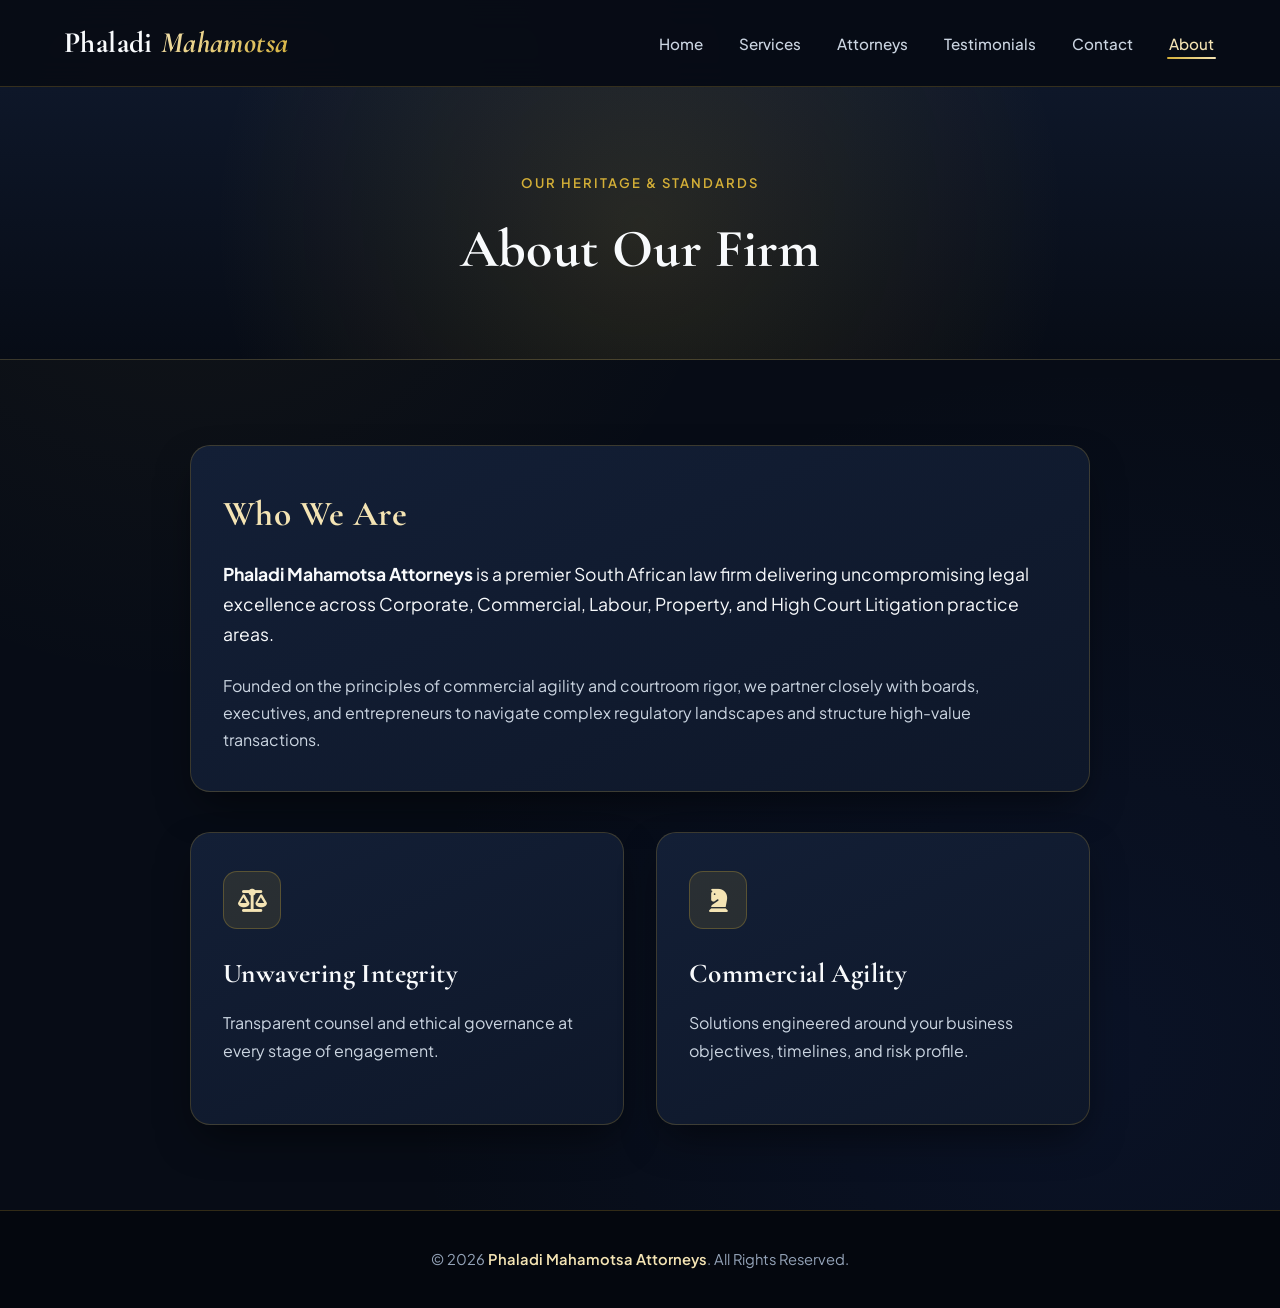
==== about.html @ c371fa35 "Add files via upload" ====
<!DOCTYPE html>
<html lang="en">
<head>
  <meta charset="UTF-8">
  <meta name="viewport" content="width=device-width, initial-scale=1.0">
  <title>About Us | Phaladi Mahamotsa Attorneys</title>
  <link rel="stylesheet" href="css/style.css">
  <link rel="stylesheet" href="style.css">
  <link rel="stylesheet" href="https://cdnjs.cloudflare.com/ajax/libs/font-awesome/6.5.2/css/all.min.css">
</head>
<body>

  <header id="header">
    <div class="container nav">
      <a href="index.html" class="logo">Phaladi <span>Mahamotsa</span></a>
      <button id="menuBtn" class="menu-btn" aria-label="Toggle Menu" aria-expanded="false"><i class="fas fa-bars"></i></button>
      <nav id="nav">
        <ul>
          <li><a href="index.html">Home</a></li>
          <li><a href="practice-areas.html">Services</a></li>
          <li><a href="attorneys.html">Attorneys</a></li>
          <li><a href="testimonials.html">Testimonials</a></li>
          <li><a href="contact.html">Contact</a></li>
          <li><a href="about.html" class="active">About</a></li>
        </ul>
      </nav>
    </div>
  </header>

  <section class="page-banner">
    <p>Our Heritage &amp; Standards</p>
    <h1>About Our Firm</h1>
  </section>

  <section class="section-pad">
    <div class="container">
      <div class="card" style="max-width: 900px; margin: 0 auto 40px;">
        <h2 style="font-size: 2.2rem; color: var(--gold-bright); margin-bottom: 16px;">Who We Are</h2>
        <p style="font-size: 1.1rem; color: var(--text-primary);">
          <strong>Phaladi Mahamotsa Attorneys</strong> is a premier South African law firm delivering uncompromising legal excellence across Corporate, Commercial, Labour, Property, and High Court Litigation practice areas.
        </p>
        <p style="margin-bottom: 0;">
          Founded on the principles of commercial agility and courtroom rigor, we partner closely with boards, executives, and entrepreneurs to navigate complex regulatory landscapes and structure high-value transactions.
        </p>
      </div>

      <div class="grid-cards" style="max-width: 900px; margin: 0 auto;">
        <div class="card">
          <div class="card-icon"><i class="fas fa-scale-balanced"></i></div>
          <h3>Unwavering Integrity</h3>
          <p>Transparent counsel and ethical governance at every stage of engagement.</p>
        </div>
        <div class="card">
          <div class="card-icon"><i class="fas fa-chess-knight"></i></div>
          <h3>Commercial Agility</h3>
          <p>Solutions engineered around your business objectives, timelines, and risk profile.</p>
        </div>
      </div>
    </div>
  </section>

  <footer>
    <p>&copy; 2026 <span>Phaladi Mahamotsa Attorneys</span>. All Rights Reserved.</p>
  </footer>

  <script src="js/script.js"></script>
  <script src="script.js"></script>
</body>
</html>
---- style.css ----
@import url('https://fonts.googleapis.com/css2?family=Cormorant+Garamond:ital,wght@0,600;0,700;1,600&family=Plus+Jakarta+Sans:wght@300;400;500;600;700&display=swap');

:root {
  --bg-deep: #070C16;
  --bg-surface: #0E1729;
  --bg-card: #131F36;
  --bg-card-hover: #182744;

  --gold-main: #D4AF37;
  --gold-bright: #F4E4B4;
  --gold-deep: #A68224;

  --text-primary: #F8FAFC;
  --text-secondary: #CBD5E1;
  --text-muted: #94A3B8;
  --border-glass: rgba(212, 175, 55, 0.22);
  --border-glow: rgba(212, 175, 55, 0.65);

  --shadow-card: 0 18px 40px -10px rgba(0, 0, 0, 0.55);
  --shadow-gold: 0 10px 28px -5px rgba(212, 175, 55, 0.35);
  --ease-smooth: cubic-bezier(0.22, 1, 0.36, 1);
}

*, *::before, *::after {
  margin: 0;
  padding: 0;
  box-sizing: border-box;
}

html {
  scroll-behavior: smooth;
  font-size: 16px;
}

body {
  font-family: 'Plus Jakarta Sans', -apple-system, BlinkMacSystemFont, sans-serif;
  background-color: var(--bg-deep);
  background-image:
    radial-gradient(circle at 15% 10%, rgba(212, 175, 55, 0.06), transparent 35%),
    radial-gradient(circle at 85% 80%, rgba(30, 58, 138, 0.14), transparent 45%);
  color: var(--text-primary);
  line-height: 1.7;
  min-height: 100vh;
  display: flex;
  flex-direction: column;
  overflow-x: hidden;
}

h1, h2, h3, .logo {
  font-family: 'Cormorant Garamond', Georgia, serif;
  font-weight: 700;
  letter-spacing: 0.4px;
}

.container {
  width: 90%;
  max-width: 1220px;
  margin: 0 auto;
}

/* ================= HEADER & NAVIGATION ================= */
header {
  background: rgba(7, 12, 22, 0.88);
  backdrop-filter: blur(16px);
  -webkit-backdrop-filter: blur(16px);
  border-bottom: 1px solid var(--border-glass);
  position: sticky;
  top: 0;
  z-index: 1000;
  transition: all 0.35s var(--ease-smooth);
}

header.scrolled {
  background: rgba(7, 12, 22, 0.98);
  box-shadow: 0 12px 35px rgba(0, 0, 0, 0.6);
  border-bottom-color: rgba(212, 175, 55, 0.35);
}

.nav {
  display: flex;
  justify-content: space-between;
  align-items: center;
  padding: 18px 0;
  position: relative;
}

.logo {
  color: var(--text-primary);
  font-size: 1.85rem;
  text-decoration: none;
  display: inline-flex;
  align-items: center;
  gap: 8px;
}

.logo span {
  background: linear-gradient(135deg, var(--gold-bright), var(--gold-main));
  -webkit-background-clip: text;
  -webkit-text-fill-color: transparent;
  font-style: italic;
}

nav ul {
  display: flex;
  align-items: center;
  gap: 32px;
  list-style: none;
}

nav a {
  color: var(--text-secondary);
  text-decoration: none;
  font-size: 0.95rem;
  font-weight: 500;
  padding: 6px 2px;
  position: relative;
  transition: color 0.3s ease;
}

nav a:hover,
nav a.active {
  color: var(--gold-bright);
}

nav a::after {
  content: '';
  position: absolute;
  bottom: 0;
  left: 0;
  width: 0;
  height: 2px;
  border-radius: 2px;
  background: linear-gradient(90deg, var(--gold-main), var(--gold-bright));
  transition: width 0.35s var(--ease-smooth);
}

nav a:hover::after,
nav a.active::after {
  width: 100%;
}

/* 3-Line Menu Toggle Button */
.menu-btn {
  display: none;
  background: rgba(212, 175, 55, 0.12);
  border: 1px solid var(--border-glass);
  color: var(--gold-bright);
  width: 44px;
  height: 44px;
  border-radius: 10px;
  font-size: 1.25rem;
  cursor: pointer;
  align-items: center;
  justify-content: center;
  transition: all 0.3s var(--ease-smooth);
}

.menu-btn:hover {
  background: rgba(212, 175, 55, 0.25);
  border-color: var(--gold-main);
}

/* ================= HERO & BANNERS ================= */
.hero {
  min-height: 90vh;
  display: flex;
  align-items: center;
  justify-content: center;
  text-align: center;
  padding: 90px 20px;
  background:
    radial-gradient(circle at 50% 25%, rgba(212, 175, 55, 0.16), transparent 55%),
    linear-gradient(160deg, rgba(7, 12, 22, 0.94), rgba(14, 23, 41, 0.88)),
    url('../images/hero.jpg') center/cover no-repeat;
  border-bottom: 1px solid var(--border-glass);
}

.hero-badge {
  display: inline-block;
  padding: 7px 20px;
  border: 1px solid var(--border-glass);
  border-radius: 50px;
  color: var(--gold-bright);
  font-size: 0.8rem;
  font-weight: 600;
  letter-spacing: 2.2px;
  text-transform: uppercase;
  margin-bottom: 26px;
  background: rgba(212, 175, 55, 0.08);
}

.hero-content {
  max-width: 840px;
  margin: 0 auto;
}

.hero-content h1 {
  font-size: clamp(2.8rem, 5.2vw, 4.6rem);
  line-height: 1.08;
  margin-bottom: 24px;
  background: linear-gradient(to right, #FFFFFF 25%, var(--gold-bright) 100%);
  -webkit-background-clip: text;
  -webkit-text-fill-color: transparent;
}

.hero-content p {
  font-size: 1.15rem;
  color: var(--text-secondary);
  margin-bottom: 40px;
  max-width: 660px;
  margin-inline: auto;
}

.page-banner {
  padding: 85px 20px 65px;
  text-align: center;
  background:
    radial-gradient(circle at center, rgba(212, 175, 55, 0.14), transparent 65%),
    linear-gradient(180deg, var(--bg-surface), var(--bg-deep));
  border-bottom: 1px solid var(--border-glass);
}

.page-banner p {
  color: var(--gold-main);
  letter-spacing: 2px;
  text-transform: uppercase;
  font-size: 0.82rem;
  font-weight: 600;
  margin-bottom: 8px;
}

.page-banner h1 {
  font-size: clamp(2.5rem, 4.2vw, 3.8rem);
  color: var(--text-primary);
}

/* ================= BUTTONS ================= */
.btn,
button[type="submit"] {
  display: inline-flex;
  align-items: center;
  justify-content: center;
  gap: 10px;
  padding: 15px 36px;
  background: linear-gradient(135deg, var(--gold-bright) 0%, var(--gold-main) 50%, var(--gold-deep) 100%);
  background-size: 200% auto;
  color: #070C16;
  font-family: inherit;
  font-size: 0.98rem;
  font-weight: 700;
  border: none;
  border-radius: 50px;
  text-decoration: none;
  cursor: pointer;
  position: relative;
  overflow: hidden;
  box-shadow: var(--shadow-gold);
  transition: all 0.4s var(--ease-smooth);
}

.btn::before,
button[type="submit"]::before {
  content: '';
  position: absolute;
  top: 0;
  left: -75%;
  width: 50%;
  height: 100%;
  background: linear-gradient(to right, rgba(255, 255, 255, 0) 0%, rgba(255, 255, 255, 0.45) 100%);
  transform: skewX(-25deg);
  transition: left 0.6s ease;
}

.btn:hover::before,
button[type="submit"]:hover::before {
  left: 130%;
}

.btn:hover,
button[type="submit"]:hover {
  background-position: right center;
  transform: translateY(-3px);
  box-shadow: 0 14px 32px rgba(212, 175, 55, 0.48);
}

.btn-outline,
.attorney-card button {
  display: inline-flex;
  align-items: center;
  justify-content: center;
  gap: 8px;
  padding: 11px 28px;
  background: rgba(212, 175, 55, 0.06);
  border: 1.5px solid var(--gold-main);
  color: var(--gold-bright);
  font-family: inherit;
  font-size: 0.92rem;
  font-weight: 600;
  border-radius: 50px;
  cursor: pointer;
  transition: all 0.35s var(--ease-smooth);
}

.btn-outline:hover,
.attorney-card button:hover {
  background: linear-gradient(135deg, var(--gold-bright), var(--gold-main));
  color: #070C16;
  border-color: transparent;
  transform: translateY(-2px);
}

/* ================= STATS ================= */
.stats {
  padding: 75px 0;
  background: var(--bg-surface);
  border-bottom: 1px solid var(--border-glass);
}

.stats-grid {
  display: grid;
  grid-template-columns: repeat(auto-fit, minmax(240px, 1fr));
  gap: 30px;
}

.stat {
  padding: 36px 24px;
  text-align: center;
  background: rgba(255, 255, 255, 0.02);
  border: 1px solid var(--border-glass);
  border-radius: 18px;
}

.stat h2 {
  font-size: 3.6rem;
  background: linear-gradient(135deg, var(--gold-bright), var(--gold-main));
  -webkit-background-clip: text;
  -webkit-text-fill-color: transparent;
  line-height: 1.1;
  margin-bottom: 10px;
}

.stat p {
  color: var(--text-secondary);
  font-size: 0.92rem;
  font-weight: 500;
  text-transform: uppercase;
  letter-spacing: 1.2px;
}

/* ================= CARDS & SECTIONS ================= */
.section-pad {
  padding: 85px 0;
  flex: 1;
}

.grid-cards {
  display: grid;
  grid-template-columns: repeat(auto-fit, minmax(290px, 1fr));
  gap: 32px;
}

.card,
.attorney-card,
.testimonial {
  background: linear-gradient(155deg, var(--bg-card) 0%, var(--bg-surface) 100%);
  border: 1px solid var(--border-glass);
  padding: 38px 32px;
  border-radius: 20px;
  box-shadow: var(--shadow-card);
  position: relative;
  overflow: hidden;
  transition: all 0.4s var(--ease-smooth);
}

.card:hover,
.attorney-card:hover,
.testimonial:hover {
  transform: translateY(-7px);
  background: linear-gradient(155deg, var(--bg-card-hover) 0%, var(--bg-surface) 100%);
  border-color: var(--border-glow);
}

.card-icon {
  width: 58px;
  height: 58px;
  border-radius: 14px;
  background: rgba(212, 175, 55, 0.12);
  border: 1px solid rgba(212, 175, 55, 0.28);
  color: var(--gold-bright);
  display: flex;
  align-items: center;
  justify-content: center;
  font-size: 1.45rem;
  margin-bottom: 22px;
}

.card h3,
.attorney-card h3 {
  font-size: 1.7rem;
  margin-bottom: 12px;
  color: var(--text-primary);
}

.card p,
.attorney-card p {
  color: var(--text-secondary);
  margin-bottom: 22px;
}

/* ================= ATTORNEYS & TESTIMONIALS ================= */
.attorney-card {
  text-align: center;
  display: flex;
  flex-direction: column;
  align-items: center;
}

.attorney-card img {
  width: 148px;
  height: 148px;
  object-fit: cover;
  border-radius: 50%;
  border: 3px solid var(--gold-main);
  padding: 4px;
  background: var(--bg-deep);
  margin-bottom: 22px;
}

.role-tag {
  color: var(--gold-bright) !important;
  font-size: 0.85rem !important;
  text-transform: uppercase;
  letter-spacing: 1.5px;
  font-weight: 600;
  margin-bottom: 14px !important;
}

.stars {
  color: var(--gold-main);
  letter-spacing: 4px;
  margin-bottom: 18px;
  font-size: 1.15rem;
}

.testimonial p {
  font-style: italic;
  color: var(--text-primary);
  margin-bottom: 22px;
  font-size: 1.05rem;
}

.testimonial h4 {
  color: var(--gold-bright);
  font-size: 0.95rem;
}

/* ================= MODALS ================= */
.modal {
  display: none;
  position: fixed;
  inset: 0;
  background: rgba(5, 9, 17, 0.88);
  backdrop-filter: blur(10px);
  justify-content: center;
  align-items: center;
  z-index: 2000;
  padding: 20px;
}

.modal.show {
  display: flex;
}

.modal-content {
  background: linear-gradient(160deg, var(--bg-card), var(--bg-deep));
  border: 1px solid var(--gold-main);
  color: var(--text-primary);
  padding: 44px 38px;
  border-radius: 22px;
  max-width: 560px;
  width: 100%;
  position: relative;
}

.modal-content h2 {
  font-size: 2.3rem;
  color: var(--gold-bright);
  margin-bottom: 6px;
}

.modal-content ul {
  margin-top: 22px;
  padding-left: 20px;
  color: var(--text-secondary);
}

.modal-content li {
  margin-bottom: 10px;
}

.close {
  position: absolute;
  top: 18px;
  right: 22px;
  width: 38px;
  height: 38px;
  border-radius: 50%;
  background: rgba(255, 255, 255, 0.06);
  border: 1px solid var(--border-glass);
  color: var(--text-secondary);
  font-size: 1.5rem;
  display: flex;
  align-items: center;
  justify-content: center;
  cursor: pointer;
}

.close:hover {
  background: var(--gold-main);
  color: #070C16;
}

/* ================= CONTACT & TRUE BRAND ICON COLORS ================= */
.contact-wrapper {
  display: grid;
  grid-template-columns: 1.25fr 0.85fr;
  gap: 44px;
  align-items: start;
}

.contact-form-box {
  background: linear-gradient(155deg, var(--bg-card), var(--bg-surface));
  border: 1px solid var(--border-glass);
  padding: 42px 38px;
  border-radius: 20px;
  box-shadow: var(--shadow-card);
}

.field-group {
  margin-bottom: 22px;
}

.field-group input,
.field-group textarea {
  width: 100%;
  padding: 15px 18px;
  background: rgba(7, 12, 22, 0.85);
  border: 1px solid var(--border-glass);
  border-radius: 12px;
  color: var(--text-primary);
  font-family: inherit;
  font-size: 0.98rem;
}

.field-group textarea {
  min-height: 145px;
  resize: vertical;
}

.field-group input:focus,
.field-group textarea:focus {
  outline: none;
  border-color: var(--gold-main);
  box-shadow: 0 0 0 4px rgba(212, 175, 55, 0.14);
}

.error-message {
  color: #F87171;
  font-size: 0.84rem;
  display: block;
  margin-top: 6px;
}

#form-alert {
  margin-top: 18px;
  font-weight: 600;
}

.contact-info-list p {
  display: flex;
  align-items: center;
  gap: 14px;
  margin-bottom: 18px;
  color: var(--text-primary);
}

.contact-info-list i.fa-location-dot {
  color: #EA4335;
  font-size: 1.2rem;
  width: 24px;
  text-align: center;
}

.contact-info-list i.fa-phone {
  color: #10B981;
  font-size: 1.15rem;
  width: 24px;
  text-align: center;
}

.contact-info-list i.fa-envelope {
  color: #38BDF8;
  font-size: 1.15rem;
  width: 24px;
  text-align: center;
}

.social-links {
  display: flex;
  flex-wrap: wrap;
  gap: 14px;
  margin-top: 28px;
}

.social-links a {
  width: 48px;
  height: 48px;
  display: inline-flex;
  align-items: center;
  justify-content: center;
  border-radius: 50%;
  color: #FFFFFF;
  font-size: 1.15rem;
  text-decoration: none;
  border: 1px solid rgba(255, 255, 255, 0.18);
  transition: all 0.35s var(--ease-smooth);
}

.social-links a:hover {
  transform: translateY(-4px) scale(1.08);
  filter: brightness(1.12);
}

/* Official Social & Contact Brand Colors */
.social-links a.facebook,
.social-links a:has(.fa-facebook-f) {
  background: #1877F2;
  box-shadow: 0 8px 20px rgba(24, 119, 242, 0.4);
}

.social-links a.instagram,
.social-links a:has(.fa-instagram) {
  background: radial-gradient(circle at 30% 107%, #fdf497 0%, #fdf497 5%, #fd5949 45%, #d6249f 60%, #285AEB 90%);
  box-shadow: 0 8px 20px rgba(214, 36, 159, 0.4);
}

.social-links a.tiktok,
.social-links a:has(.fa-tiktok) {
  background: #010101;
  border-color: #25F4EE;
  box-shadow: -2px 0 12px rgba(37, 244, 238, 0.45), 2px 0 12px rgba(254, 44, 85, 0.45);
}

.social-links a.whatsapp,
.social-links a:has(.fa-whatsapp) {
  background: #25D366;
  box-shadow: 0 8px 20px rgba(37, 211, 102, 0.4);
}

.social-links a.linkedin,
.social-links a:has(.fa-linkedin-in) {
  background: #0A66C2;
  box-shadow: 0 8px 20px rgba(10, 102, 194, 0.4);
}

.social-links a.twitter,
.social-links a:has(.fa-x-twitter) {
  background: #14171A;
  border-color: rgba(255, 255, 255, 0.35);
  box-shadow: 0 8px 20px rgba(0, 0, 0, 0.6);
}

.social-links a.email,
.social-links a[href^="mailto:"] {
  background: #EA4335;
  box-shadow: 0 8px 20px rgba(234, 67, 53, 0.4);
}

.social-links a.phone,
.social-links a[href^="tel:"] {
  background: #059669;
  box-shadow: 0 8px 20px rgba(5, 150, 105, 0.4);
}

/* ================= FOOTER ================= */
footer {
  background: #04070E;
  border-top: 1px solid var(--border-glass);
  padding: 36px 20px;
  text-align: center;
  color: var(--text-muted);
  font-size: 0.92rem;
  margin-top: auto;
}

footer span {
  color: var(--gold-bright);
  font-weight: 600;
}

/* ================= RESPONSIVE MENU TOGGLE ================= */
@media (max-width: 880px) {
  .contact-wrapper {
    grid-template-columns: 1fr;
  }
}

@media (max-width: 768px) {
  .menu-btn {
    display: inline-flex;
  }

  nav {
    display: none;
    position: absolute;
    top: 100%;
    left: 0;
    width: 100%;
    background: rgba(10, 17, 30, 0.98);
    backdrop-filter: blur(18px);
    border-bottom: 1px solid var(--border-glass);
    border-radius: 0 0 16px 16px;
    padding: 22px 24px;
    box-shadow: 0 20px 40px rgba(0, 0, 0, 0.65);
  }

  nav.active {
    display: block;
  }

  nav ul {
    flex-direction: column;
    align-items: flex-start;
    gap: 16px;
  }

  nav a {
    display: block;
    width: 100%;
    padding: 8px 4px;
    font-size: 1.05rem;
  }
}
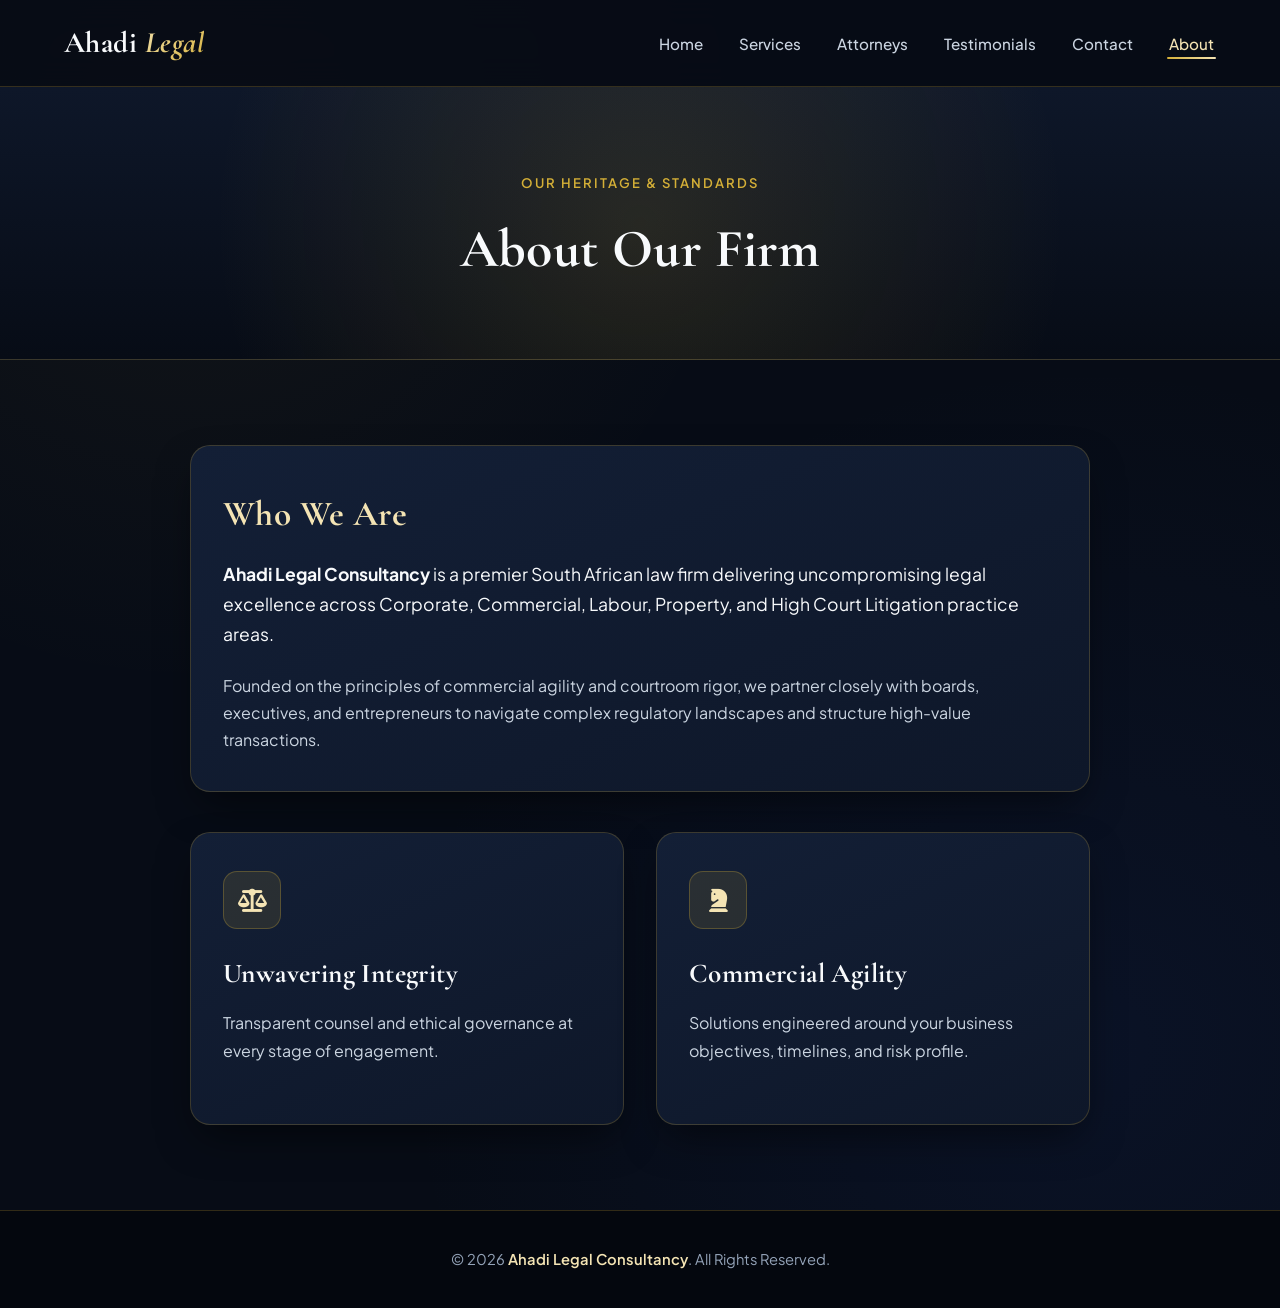
==== commit 7151b0f7: "Add files via upload" ====
--- a/about.html
+++ b/about.html
@@ -3,7 +3,7 @@
 <head>
   <meta charset="UTF-8">
   <meta name="viewport" content="width=device-width, initial-scale=1.0">
-  <title>About Us | Phaladi Mahamotsa Attorneys</title>
+  <title>About Us | Ahadi Legal Consultancy</title>
   <link rel="stylesheet" href="css/style.css">
   <link rel="stylesheet" href="style.css">
   <link rel="stylesheet" href="https://cdnjs.cloudflare.com/ajax/libs/font-awesome/6.5.2/css/all.min.css">
@@ -12,7 +12,7 @@
 
   <header id="header">
     <div class="container nav">
-      <a href="index.html" class="logo">Phaladi <span>Mahamotsa</span></a>
+      <a href="index.html" class="logo">Ahadi <span>Legal</span></a>
       <button id="menuBtn" class="menu-btn" aria-label="Toggle Menu" aria-expanded="false"><i class="fas fa-bars"></i></button>
       <nav id="nav">
         <ul>
@@ -37,7 +37,7 @@
       <div class="card" style="max-width: 900px; margin: 0 auto 40px;">
         <h2 style="font-size: 2.2rem; color: var(--gold-bright); margin-bottom: 16px;">Who We Are</h2>
         <p style="font-size: 1.1rem; color: var(--text-primary);">
-          <strong>Phaladi Mahamotsa Attorneys</strong> is a premier South African law firm delivering uncompromising legal excellence across Corporate, Commercial, Labour, Property, and High Court Litigation practice areas.
+          <strong>Ahadi Legal Consultancy</strong> is a premier South African law firm delivering uncompromising legal excellence across Corporate, Commercial, Labour, Property, and High Court Litigation practice areas.
         </p>
         <p style="margin-bottom: 0;">
           Founded on the principles of commercial agility and courtroom rigor, we partner closely with boards, executives, and entrepreneurs to navigate complex regulatory landscapes and structure high-value transactions.
@@ -60,7 +60,7 @@
   </section>
 
   <footer>
-    <p>&copy; 2026 <span>Phaladi Mahamotsa Attorneys</span>. All Rights Reserved.</p>
+    <p>&copy; 2026 <span>Ahadi Legal Consultancy</span>. All Rights Reserved.</p>
   </footer>
 
   <script src="js/script.js"></script>
